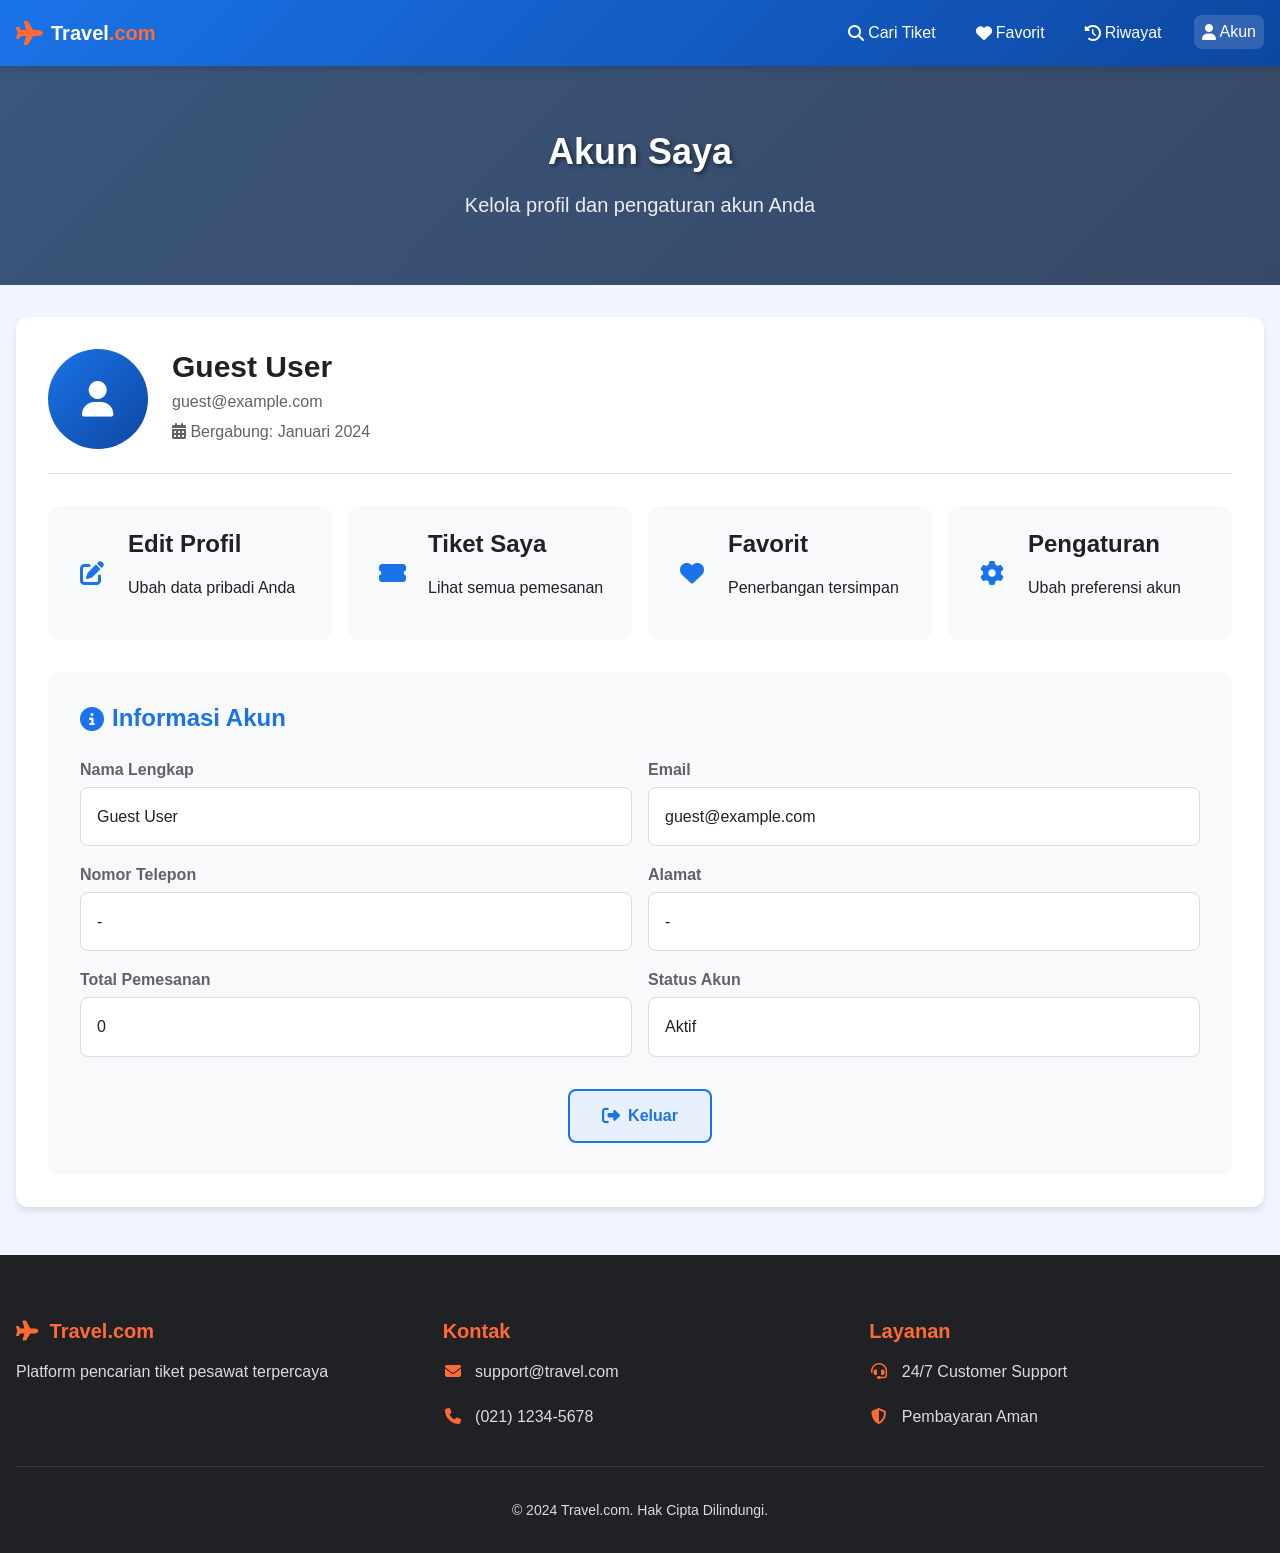
==== account.html @ 65861c84 "comment" ====
<!DOCTYPE html>
<html lang="id">
<head>
    <meta charset="UTF-8">
    <meta name="viewport" content="width=device-width, initial-scale=1.0">
    <title>Akun - Travel.com</title>
    <link rel="stylesheet" href="https://cdnjs.cloudflare.com/ajax/libs/font-awesome/6.4.0/css/all.min.css">
    <link rel="stylesheet" href="styles.css">
</head>
<body>
    <header>
        <div class="container">
            <div class="logo">
                <i class="fas fa-plane"></i>
                <h1>Travel<span>.com</span></h1>
            </div>
            <nav>
                <ul>
                    <li><a href="index.html"><i class="fas fa-search"></i> Cari Tiket</a></li>
                    <li><a href="favorite.html"><i class="fas fa-heart"></i> Favorit</a></li>
                    <li><a href="history.html"><i class="fas fa-history"></i> Riwayat</a></li>
                    <li><a href="account.html" class="active"><i class="fas fa-user"></i> Akun</a></li>
                </ul>
            </nav>
        </div>
    </header>

    <section class="hero">
        <div class="container">
            <div class="hero-content">
                <h2>Akun Saya</h2>
                <p>Kelola profil dan pengaturan akun Anda</p>
            </div>
        </div>
    </section>

    <section class="results-section">
        <div class="container">
            <div class="account-container">
                <div class="account-header">
                    <div class="account-avatar">
                        <i class="fas fa-user"></i>
                    </div>
                    <div class="account-info">
                        <h3 id="userName">Guest User</h3>
                        <p id="userEmail">guest@example.com</p>
                        <p><i class="fas fa-calendar-alt"></i> Bergabung: Januari 2024</p>
                    </div>
                </div>
                
                <div class="account-menu">
                    <a href="#" class="account-menu-item" id="editProfile">
                        <i class="fas fa-edit"></i>
                        <div>
                            <h4>Edit Profil</h4>
                            <p>Ubah data pribadi Anda</p>
                        </div>
                    </a>
                    
                    <a href="history.html" class="account-menu-item">
                        <i class="fas fa-ticket-alt"></i>
                        <div>
                            <h4>Tiket Saya</h4>
                            <p>Lihat semua pemesanan</p>
                        </div>
                    </a>
                    
                    <a href="favorite.html" class="account-menu-item">
                        <i class="fas fa-heart"></i>
                        <div>
                            <h4>Favorit</h4>
                            <p>Penerbangan tersimpan</p>
                        </div>
                    </a>
                    
                    <a href="#" class="account-menu-item" id="settings">
                        <i class="fas fa-cog"></i>
                        <div>
                            <h4>Pengaturan</h4>
                            <p>Ubah preferensi akun</p>
                        </div>
                    </a>
                </div>
                
                <div class="account-details">
                    <h4><i class="fas fa-info-circle"></i> Informasi Akun</h4>
                    
                    <div class="detail-row">
                        <div class="detail-item">
                            <label>Nama Lengkap</label>
                            <p id="detailName">Guest User</p>
                        </div>
                        <div class="detail-item">
                            <label>Email</label>
                            <p id="detailEmail">guest@example.com</p>
                        </div>
                    </div>
                    
                    <div class="detail-row">
                        <div class="detail-item">
                            <label>Nomor Telepon</label>
                            <p id="detailPhone">-</p>
                        </div>
                        <div class="detail-item">
                            <label>Alamat</label>
                            <p id="detailAddress">-</p>
                        </div>
                    </div>
                    
                    <div class="detail-row">
                        <div class="detail-item">
                            <label>Total Pemesanan</label>
                            <p id="detailOrders">0</p>
                        </div>
                        <div class="detail-item">
                            <label>Status Akun</label>
                            <p id="detailStatus">Aktif</p>
                        </div>
                    </div>
                    
                    <div style="margin-top: var(--spacing-xl); text-align: center;">
                        <button class="btn btn-secondary" id="logoutBtn">
                            <i class="fas fa-sign-out-alt"></i> Keluar
                        </button>
                    </div>
                </div>
            </div>
        </div>
    </section>

    <footer>
        <div class="container">
            <div class="footer-content">
                <div class="footer-section">
                    <h4><i class="fas fa-plane"></i> Travel.com</h4>
                    <p>Platform pencarian tiket pesawat terpercaya</p>
                </div>
                <div class="footer-section">
                    <h4>Kontak</h4>
                    <p><i class="fas fa-envelope"></i> support@travel.com</p>
                    <p><i class="fas fa-phone"></i> (021) 1234-5678</p>
                </div>
                <div class="footer-section">
                    <h4>Layanan</h4>
                    <p><i class="fas fa-headset"></i> 24/7 Customer Support</p>
                    <p><i class="fas fa-shield-alt"></i> Pembayaran Aman</p>
                </div>
            </div>
            <div class="footer-bottom">
                <p>&copy; 2024 Travel.com. Hak Cipta Dilindungi.</p>
            </div>
        </div>
    </footer>

    <script src="script.js"></script>
</body>
</html>
---- styles.css ----
*, *::before, *::after {
    margin: 0;
    padding: 0;
    box-sizing: border-box;
}

:root {
    --primary-color: #1a73e8;
    --primary-dark: #0d47a1;
    --primary-light: #e8f0fe;
    --secondary-color: #ff6b35;
    --accent-color: #34a853;
    --danger-color: #ea4335;
    --warning-color: #fbbc04;
    
    --dark-color: #202124;
    --gray-dark: #5f6368;
    --gray-medium: #dadce0;
    --gray-light: #f8f9fa;
    --white: #ffffff;
    --black: #000000;
    
    --bg-primary: #f0f5ff;
    --bg-secondary: #ffffff;
    --bg-tertiary: #f8f9fa;
    
    --font-family: 'Segoe UI', 'Inter', -apple-system, BlinkMacSystemFont, sans-serif;
    --font-heading: 'Segoe UI', 'Inter', -apple-system, BlinkMacSystemFont, sans-serif;
    
    --fs-xs: 0.75rem;
    --fs-sm: 0.875rem;
    --fs-base: 1rem;
    --fs-md: 1.125rem;
    --fs-lg: 1.25rem;
    --fs-xl: 1.5rem;
    --fs-2xl: 1.875rem;
    --fs-3xl: 2.25rem;
    --fs-4xl: 3rem;
    
    --spacing-xs: 0.25rem;
    --spacing-sm: 0.5rem;
    --spacing-md: 1rem;
    --spacing-lg: 1.5rem;
    --spacing-xl: 2rem;
    --spacing-2xl: 3rem;
    --spacing-3xl: 4rem;
    
    --radius-sm: 4px;
    --radius-md: 8px;
    --radius-lg: 12px;
    --radius-xl: 16px;
    --radius-round: 50%;
    
    --shadow-sm: 0 1px 3px rgba(0, 0, 0, 0.12);
    --shadow-md: 0 4px 6px rgba(0, 0, 0, 0.1);
    --shadow-lg: 0 10px 25px rgba(0, 0, 0, 0.15);
    --shadow-xl: 0 20px 40px rgba(0, 0, 0, 0.2);
    
    --transition-fast: 150ms ease;
    --transition-normal: 300ms ease;
    --transition-slow: 500ms ease;
}

body {
    font-family: var(--font-family);
    font-size: var(--fs-base);
    color: var(--dark-color);
    background-color: var(--bg-primary);
    overflow-x: hidden;
    line-height: 1.6;
}

h1, h2, h3, h4, h5, h6 {
    font-family: var(--font-heading);
    font-weight: 600;
    line-height: 1.2;
    margin-bottom: var(--spacing-md);
    color: var(--dark-color);
}

h1 { font-size: clamp(var(--fs-2xl), 5vw, var(--fs-4xl)); }
h2 { font-size: clamp(var(--fs-xl), 4vw, var(--fs-3xl)); }
h3 { font-size: clamp(var(--fs-lg), 3vw, var(--fs-2xl)); }
h4 { font-size: clamp(var(--fs-md), 2vw, var(--fs-xl)); }
h5 { font-size: clamp(var(--fs-base), 1.5vw, var(--fs-lg)); }

p {
    margin-bottom: var(--spacing-md);
}

a {
    color: var(--primary-color);
    text-decoration: none;
    transition: color var(--transition-fast);
}

a:hover {
    color: var(--primary-dark);
    text-decoration: underline;
}

.container {
    width: 100%;
    margin: 0 auto;
    padding: 0 var(--spacing-md);
}

/* HEADER */
header {
    background: linear-gradient(135deg, var(--primary-color), var(--primary-dark));
    color: var(--white);
    padding: var(--spacing-md) 0;
    box-shadow: var(--shadow-md);
    position: sticky;
    top: 0;
    z-index: 1000;
}

header .container {
    display: flex;
    flex-direction: column;
    gap: var(--spacing-md);
}

.logo {
    display: flex;
    align-items: center;
    gap: var(--spacing-sm);
    font-size: var(--fs-lg);
}

.logo i {
    font-size: var(--fs-xl);
    color: var(--secondary-color);
}

.logo h1 {
    margin: 0;
    font-size: var(--fs-lg);
    color: var(--white);
}

.logo span {
    color: var(--secondary-color);
}

nav ul {
    display: flex;
    list-style: none;
    gap: var(--spacing-sm);
    flex-wrap: wrap;
    justify-content: center;
}

nav a {
    color: var(--white);
    text-decoration: none;
    font-weight: 500;
    padding: var(--spacing-xs) var(--spacing-sm);
    border-radius: var(--radius-md);
    transition: all var(--transition-fast);
    display: flex;
    align-items: center;
    gap: var(--spacing-xs);
    white-space: nowrap;
}

nav a:hover, nav a.active {
    background-color: rgba(255, 255, 255, 0.15);
    transform: translateY(-1px);
}

/* HERO SECTION */
.hero {
    background: linear-gradient(rgba(0, 0, 0, 0.7), rgba(0, 0, 0, 0.7)), 
                url('https://images.unsplash.com/photo-1436491865332-7a61a109cc05?ixlib=rb-4.0.3&auto=format&fit=crop&w=1474&q=80');
    background-size: cover;
    background-position: center;
    color: var(--white);
    padding: var(--spacing-xl) 0;
    text-align: center;
    position: relative;
}

.hero::before {
    content: '';
    position: absolute;
    top: 0;
    left: 0;
    right: 0;
    bottom: 0;
    background: linear-gradient(135deg, rgba(26, 115, 232, 0.3), rgba(13, 71, 161, 0.3));
    z-index: 1;
}

.hero .container {
    position: relative;
    z-index: 2;
}

.hero-content h2 {
    font-size: clamp(var(--fs-lg), 4vw, var(--fs-3xl));
    margin-bottom: var(--spacing-md);
    text-shadow: 2px 2px 4px rgba(0, 0, 0, 0.5);
    color: var(--white);
}

.hero-content p {
    font-size: clamp(var(--fs-sm), 2vw, var(--fs-lg));
    max-width: 700px;
    margin: 0 auto;
    opacity: 0.9;
    color: var(--white);
}

/* SEARCH SECTION */
.search-section {
    background-color: var(--bg-secondary);
    border-radius: var(--radius-lg);
    box-shadow: var(--shadow-lg);
    margin: calc(-1 * var(--spacing-xl)) auto var(--spacing-xl);
    padding: var(--spacing-xl);
    max-width: 1200px;
    position: relative;
    z-index: 2;
}

.search-form-container h3 {
    color: var(--primary-color);
    margin-bottom: var(--spacing-lg);
    font-size: var(--fs-xl);
    display: flex;
    align-items: center;
    gap: var(--spacing-sm);
}

.form-row {
    display: grid;
    grid-template-columns: 1fr;
    gap: var(--spacing-lg);
    margin-bottom: var(--spacing-lg);
}

.form-group {
    width: 100%;
}

.form-group label {
    display: block;
    margin-bottom: var(--spacing-sm);
    font-weight: 600;
    color: var(--dark-color);
    display: flex;
    align-items: center;
    gap: var(--spacing-xs);
}

.form-control {
    width: 100%;
    padding: var(--spacing-md);
    border: 2px solid var(--gray-medium);
    border-radius: var(--radius-md);
    font-size: var(--fs-base);
    transition: all var(--transition-fast);
    background-color: var(--white);
    color: var(--dark-color);
}

.form-control:focus {
    border-color: var(--primary-color);
    outline: none;
    box-shadow: 0 0 0 3px rgba(26, 115, 232, 0.1);
}

.passenger-selector {
    display: flex;
    align-items: stretch;
    border-radius: var(--radius-md);
    overflow: hidden;
    border: 2px solid var(--gray-medium);
}

.passenger-btn {
    background-color: var(--primary-light);
    border: none;
    width: 3rem;
    font-size: var(--fs-lg);
    cursor: pointer;
    display: flex;
    align-items: center;
    justify-content: center;
    transition: all var(--transition-fast);
    color: var(--primary-color);
}

.passenger-btn:hover {
    background-color: var(--primary-color);
    color: var(--white);
}

#passengers {
    flex: 1;
    text-align: center;
    border: none;
    border-left: 1px solid var(--gray-medium);
    border-right: 1px solid var(--gray-medium);
    border-radius: 0;
    padding: var(--spacing-md);
}

select.form-control {
    appearance: none;
    background-image: url("data:image/svg+xml,%3Csvg xmlns='http://www.w3.org/2000/svg' width='16' height='16' fill='%235f6368' viewBox='0 0 16 16'%3E%3Cpath d='M7.247 11.14 2.451 5.658C1.885 5.013 2.345 4 3.204 4h9.592a1 1 0 0 1 .753 1.659l-4.796 5.48a1 1 0 0 1-1.506 0z'/%3E%3C/svg%3E");
    background-repeat: no-repeat;
    background-position: right var(--spacing-md) center;
    background-size: 16px;
    padding-right: calc(var(--spacing-md) * 2 + 16px);
}

.form-actions {
    display: flex;
    flex-direction: column;
    gap: var(--spacing-md);
    margin-top: var(--spacing-xl);
}

/* BUTTONS */
.btn {
    padding: var(--spacing-md) var(--spacing-xl);
    border: none;
    border-radius: var(--radius-md);
    font-size: var(--fs-base);
    font-weight: 600;
    cursor: pointer;
    transition: all var(--transition-normal);
    display: inline-flex;
    align-items: center;
    justify-content: center;
    gap: var(--spacing-sm);
    text-align: center;
    line-height: 1;
    white-space: nowrap;
}

.btn i {
    font-size: var(--fs-md);
}

.btn-primary {
    background: linear-gradient(135deg, var(--primary-color), var(--primary-dark));
    color: var(--white);
    border: 2px solid transparent;
}

.btn-primary:hover {
    background: linear-gradient(135deg, var(--primary-dark), var(--primary-color));
    transform: translateY(-2px);
    box-shadow: var(--shadow-md);
}

.btn-primary:active {
    transform: translateY(0);
}

.btn-secondary {
    background-color: var(--primary-light);
    color: var(--primary-color);
    border: 2px solid var(--primary-color);
}

.btn-secondary:hover {
    background-color: var(--primary-color);
    color: var(--white);
    border-color: var(--primary-color);
}

/* RESULTS SECTION */
.results-section {
    margin-bottom: var(--spacing-2xl);
}

.section-header {
    display: flex;
    flex-direction: column;
    gap: var(--spacing-md);
    margin-bottom: var(--spacing-xl);
}

.section-header h3 {
    color: var(--primary-color);
    font-size: var(--fs-xl);
    display: flex;
    align-items: center;
    gap: var(--spacing-sm);
}

.sort-options {
    display: flex;
    align-items: center;
    gap: var(--spacing-sm);
    flex-wrap: wrap;
}

#sortBy {
    padding: var(--spacing-sm) var(--spacing-md);
    border-radius: var(--radius-md);
    border: 2px solid var(--gray-medium);
    background-color: var(--white);
    font-weight: 500;
    min-width: 200px;
    font-size: var(--fs-base);
    cursor: pointer;
}

.loading {
    text-align: center;
    padding: var(--spacing-2xl);
    display: none;
}

.spinner {
    border: 3px solid var(--primary-light);
    border-top: 3px solid var(--primary-color);
    border-radius: var(--radius-round);
    width: 60px;
    height: 60px;
    animation: spin 1s linear infinite;
    margin: 0 auto var(--spacing-md);
}

@keyframes spin {
    0% { transform: rotate(0deg); }
    100% { transform: rotate(360deg); }
}

.no-results {
    text-align: center;
    padding: var(--spacing-3xl) var(--spacing-md);
    color: var(--gray-dark);
    background-color: var(--bg-secondary);
    border-radius: var(--radius-lg);
}

.no-results i {
    font-size: var(--fs-3xl);
    color: var(--gray-medium);
    margin-bottom: var(--spacing-md);
}

.flights-container {
    display: grid;
    gap: var(--spacing-md);
    margin-bottom: var(--spacing-xl);
}

/* FLIGHT CARD */
.flight-card {
    background-color: var(--bg-secondary);
    border-radius: var(--radius-lg);
    box-shadow: var(--shadow-md);
    padding: var(--spacing-lg);
    transition: all var(--transition-normal);
    display: grid;
    gap: var(--spacing-lg);
    border: 1px solid transparent;
}

.flight-card:hover {
    transform: translateY(-4px);
    box-shadow: var(--shadow-lg);
    border-color: var(--primary-light);
}

.flight-airline {
    display: flex;
    flex-direction: column;
    align-items: center;
    justify-content: center;
    gap: var(--spacing-sm);
    padding-bottom: var(--spacing-md);
    border-bottom: 1px dashed var(--gray-medium);
}

.airline-logo {
    width: 60px;
    height: 60px;
    background-color: var(--primary-light);
    border-radius: var(--radius-round);
    display: flex;
    align-items: center;
    justify-content: center;
    color: var(--primary-color);
    font-size: var(--fs-xl);
}

.flight-details {
    display: grid;
    grid-template-columns: 1fr;
    gap: var(--spacing-lg);
}

.route {
    text-align: center;
}

.departure, .arrival {
    margin-bottom: var(--spacing-sm);
}

.time {
    font-size: var(--fs-xl);
    font-weight: 700;
    color: var(--primary-color);
    margin-bottom: var(--spacing-xs);
}

.airport-code {
    font-size: var(--fs-lg);
    font-weight: 600;
    color: var(--dark-color);
    margin-bottom: var(--spacing-xs);
}

.airport-name {
    color: var(--gray-dark);
    font-size: var(--fs-sm);
    margin-bottom: var(--spacing-xs);
}

.duration {
    text-align: center;
    margin: var(--spacing-md) 0;
}

.duration-line {
    height: 2px;
    background-color: var(--gray-medium);
    position: relative;
    margin: var(--spacing-md) 0;
}

.duration-line::before {
    content: '';
    position: absolute;
    width: 10px;
    height: 10px;
    background-color: var(--primary-color);
    border-radius: var(--radius-round);
    top: -4px;
    left: 0;
}

.duration-line::after {
    content: '✈';
    position: absolute;
    right: 0;
    top: -10px;
    color: var(--primary-color);
    font-size: var(--fs-sm);
}

.flight-price {
    display: flex;
    flex-direction: column;
    align-items: center;
    justify-content: center;
    gap: var(--spacing-sm);
    padding-top: var(--spacing-lg);
    border-top: 1px dashed var(--gray-medium);
}

.price {
    font-size: var(--fs-xl);
    font-weight: 700;
    color: var(--primary-color);
}

.per-passenger {
    color: var(--gray-dark);
    font-size: var(--fs-sm);
}

.seats-available {
    font-size: var(--fs-xs);
    color: var(--accent-color);
    font-weight: 500;
    padding: var(--spacing-xs) var(--spacing-sm);
    background-color: rgba(52, 168, 83, 0.1);
    border-radius: var(--radius-sm);
}

.select-btn {
    background-color: var(--primary-color);
    color: var(--white);
    border: none;
    border-radius: var(--radius-md);
    padding: var(--spacing-sm) var(--spacing-xl);
    font-weight: 600;
    cursor: pointer;
    transition: all var(--transition-fast);
    width: 100%;
    max-width: 200px;
    margin-top: var(--spacing-sm);
}

.select-btn:hover {
    background-color: var(--primary-dark);
    transform: translateY(-1px);
}

/* FOOTER */
footer {
    background-color: var(--dark-color);
    color: var(--white);
    padding: var(--spacing-3xl) 0 var(--spacing-md);
}

.footer-content {
    display: grid;
    grid-template-columns: 1fr;
    gap: var(--spacing-xl);
    margin-bottom: var(--spacing-xl);
}

.footer-section {
    display: flex;
    flex-direction: column;
    gap: var(--spacing-md);
}

.footer-section h4 {
    color: var(--secondary-color);
    margin-bottom: 0;
    font-size: var(--fs-lg);
}

.footer-section p {
    color: var(--gray-medium);
    margin-bottom: var(--spacing-xs);
}

.footer-section a {
    color: var(--primary-light);
    text-decoration: none;
}

.footer-section a:hover {
    color: var(--secondary-color);
}

.footer-section i {
    margin-right: var(--spacing-sm);
    color: var(--secondary-color);
    width: 20px;
    text-align: center;
}

.footer-bottom {
    text-align: center;
    padding-top: var(--spacing-xl);
    border-top: 1px solid rgba(255, 255, 255, 0.1);
    color: var(--gray-medium);
    font-size: var(--fs-sm);
}

/* STATUS STYLING */
.status-upcoming {
    background-color: rgba(52, 168, 83, 0.1);
    color: var(--accent-color);
    display: inline-block;
    padding: 5px 10px;
    border-radius: var(--radius-sm);
    font-size: var(--fs-xs);
    font-weight: 600;
}

.status-completed {
    background-color: rgba(26, 115, 232, 0.1);
    color: var(--primary-color);
    display: inline-block;
    padding: 5px 10px;
    border-radius: var(--radius-sm);
    font-size: var(--fs-xs);
    font-weight: 600;
}

.status-cancelled {
    background-color: rgba(234, 67, 53, 0.1);
    color: var(--danger-color);
    display: inline-block;
    padding: 5px 10px;
    border-radius: var(--radius-sm);
    font-size: var(--fs-xs);
    font-weight: 600;
}

/* ACCOUNT PAGE STYLES */
.account-container {
    background: var(--bg-secondary);
    border-radius: var(--radius-lg);
    padding: var(--spacing-xl);
    margin-top: var(--spacing-xl);
    box-shadow: var(--shadow-md);
}

.account-header {
    display: flex;
    align-items: center;
    gap: var(--spacing-lg);
    margin-bottom: var(--spacing-xl);
    padding-bottom: var(--spacing-lg);
    border-bottom: 1px solid var(--gray-medium);
}

.account-avatar {
    width: 100px;
    height: 100px;
    background: linear-gradient(135deg, var(--primary-color), var(--primary-dark));
    border-radius: var(--radius-round);
    display: flex;
    align-items: center;
    justify-content: center;
    font-size: var(--fs-3xl);
    color: var(--white);
}

.account-info h3 {
    margin-bottom: var(--spacing-xs);
    color: var(--dark-color);
}

.account-info p {
    color: var(--gray-dark);
    margin-bottom: var(--spacing-xs);
}

.account-menu {
    display: grid;
    grid-template-columns: repeat(auto-fit, minmax(250px, 1fr));
    gap: var(--spacing-md);
    margin-bottom: var(--spacing-xl);
}

.account-menu-item {
    background: var(--bg-tertiary);
    padding: var(--spacing-lg);
    border-radius: var(--radius-lg);
    text-decoration: none;
    color: var(--dark-color);
    transition: all var(--transition-fast);
    display: flex;
    align-items: center;
    gap: var(--spacing-md);
    border: none;
    cursor: pointer;
    text-align: left;
    font-family: inherit;
    font-size: inherit;
}

.account-menu-item:hover {
    background: var(--primary-light);
    transform: translateY(-2px);
    box-shadow: var(--shadow-md);
}

.account-menu-item i {
    font-size: var(--fs-xl);
    color: var(--primary-color);
    width: 40px;
    text-align: center;
}

.account-details {
    background: var(--bg-tertiary);
    border-radius: var(--radius-lg);
    padding: var(--spacing-xl);
}

.account-details h4 {
    color: var(--primary-color);
    margin-bottom: var(--spacing-lg);
    display: flex;
    align-items: center;
    gap: var(--spacing-sm);
}

.detail-row {
    display: grid;
    grid-template-columns: 1fr 1fr;
    gap: var(--spacing-md);
    margin-bottom: var(--spacing-md);
}

.detail-item label {
    font-weight: 600;
    color: var(--gray-dark);
    display: block;
    margin-bottom: var(--spacing-xs);
}

.detail-item p {
    background: var(--white);
    padding: var(--spacing-md);
    border-radius: var(--radius-md);
    border: 1px solid var(--gray-medium);
    margin: 0;
}

/* FAQ STYLES */
.faq-item {
    margin-bottom: var(--spacing-sm);
    border: 1px solid var(--gray-medium);
    border-radius: var(--radius-md);
    overflow: hidden;
}

.faq-question {
    width: 100%;
    padding: var(--spacing-md);
    background: var(--bg-secondary);
    border: none;
    text-align: left;
    display: flex;
    justify-content: space-between;
    align-items: center;
    cursor: pointer;
    font-weight: 600;
    color: var(--dark-color);
    font-size: var(--fs-base);
}

.faq-question i {
    transition: transform var(--transition-fast);
}

.faq-answer {
    padding: 0 var(--spacing-md);
    max-height: 0;
    overflow: hidden;
    transition: max-height 0.3s ease, padding 0.3s ease;
}

.faq-answer.active {
    padding: var(--spacing-md);
    max-height: 200px;
}

.faq-question.active i {
    transform: rotate(180deg);
}

/* RESPONSIVE DESIGN - SMARTPHONE */
@media (max-width: 767px) {
    .container {
        padding: 0 var(--spacing-sm);
    }
    
    header .container {
        gap: var(--spacing-sm);
    }
    
    .logo {
        font-size: var(--fs-md);
    }
    
    .logo i {
        font-size: var(--fs-lg);
    }
    
    .logo h1 {
        font-size: var(--fs-md);
    }
    
    nav a {
        font-size: var(--fs-xs);
        padding: var(--spacing-xs);
    }
    
    .hero {
        padding: var(--spacing-lg) 0;
    }
    
    .hero-content h2 {
        font-size: var(--fs-xl);
    }
    
    .search-section {
        margin: var(--spacing-md) auto;
        padding: var(--spacing-md);
        border-radius: var(--radius-md);
    }
    
    .search-form-container h3 {
        font-size: var(--fs-lg);
        margin-bottom: var(--spacing-md);
    }
    
    .form-control {
        padding: var(--spacing-sm);
        font-size: var(--fs-sm);
    }
    
    .passenger-btn {
        width: 2.5rem;
        font-size: var(--fs-md);
    }
    
    #passengers {
        padding: var(--spacing-sm);
        font-size: var(--fs-md);
    }
    
    .btn {
        padding: var(--spacing-sm) var(--spacing-lg);
        font-size: var(--fs-sm);
        width: 100%;
    }
    
    .btn i {
        font-size: var(--fs-sm);
    }
    
    .section-header h3 {
        font-size: var(--fs-lg);
    }
    
    #sortBy {
        min-width: 100%;
        font-size: var(--fs-sm);
        padding: var(--spacing-xs) var(--spacing-sm);
    }
    
    .flight-card {
        padding: var(--spacing-md);
    }
    
    .time {
        font-size: var(--fs-lg);
    }
    
    .airport-code {
        font-size: var(--fs-md);
    }
    
    .select-btn {
        padding: var(--spacing-xs) var(--spacing-lg);
        font-size: var(--fs-xs);
        max-width: 150px;
    }
    
    .account-header {
        flex-direction: column;
        text-align: center;
        gap: var(--spacing-md);
    }
    
    .detail-row {
        grid-template-columns: 1fr;
    }
    
    .account-menu {
        grid-template-columns: 1fr;
    }
}

/* RESPONSIVE DESIGN - TABLET */
@media (min-width: 768px) and (max-width: 991px) {
    header .container {
        flex-direction: row;
        justify-content: space-between;
        align-items: center;
    }
    
    nav ul {
        gap: var(--spacing-md);
    }
    
    nav a {
        padding: var(--spacing-sm) var(--spacing-md);
        font-size: var(--fs-base);
    }
    
    .hero {
        padding: var(--spacing-2xl) 0;
    }
    
    .form-row {
        grid-template-columns: repeat(2, 1fr);
    }
    
    .section-header {
        flex-direction: row;
        justify-content: space-between;
        align-items: center;
    }
    
    .form-actions {
        flex-direction: row;
        justify-content: flex-end;
    }
    
    .flight-card {
        grid-template-columns: auto 1fr;
        align-items: start;
    }
    
    .flight-airline {
        padding-right: var(--spacing-lg);
        border-right: 1px dashed var(--gray-medium);
        border-bottom: none;
        padding-bottom: 0;
    }
    
    .flight-price {
        padding-left: var(--spacing-lg);
        border-left: 1px dashed var(--gray-medium);
        border-top: none;
        padding-top: 0;
    }
    
    .footer-content {
        grid-template-columns: repeat(2, 1fr);
    }
}

/* RESPONSIVE DESIGN - LAPTOP/DESKTOP */
@media (min-width: 992px) {
    header .container {
        flex-direction: row;
        justify-content: space-between;
        align-items: center;
    }
    
    nav ul {
        gap: var(--spacing-lg);
    }
    
    .hero {
        padding: var(--spacing-3xl) 0;
    }
    
    .form-row {
        grid-template-columns: repeat(2, 1fr);
    }
    
    .section-header {
        flex-direction: row;
        justify-content: space-between;
        align-items: center;
    }
    
    .form-actions {
        flex-direction: row;
        justify-content: flex-end;
    }
    
    .flight-card {
        grid-template-columns: auto 1fr auto;
        align-items: center;
    }
    
    .flight-airline {
        padding-right: var(--spacing-lg);
        border-right: 1px dashed var(--gray-medium);
        border-bottom: none;
        padding-bottom: 0;
    }
    
    .flight-price {
        padding-left: var(--spacing-lg);
        border-left: 1px dashed var(--gray-medium);
        border-top: none;
        padding-top: 0;
    }
    
    .flight-details {
        grid-template-columns: 1fr auto 1fr;
        align-items: center;
    }
    
    .footer-content {
        grid-template-columns: repeat(3, 1fr);
    }
}
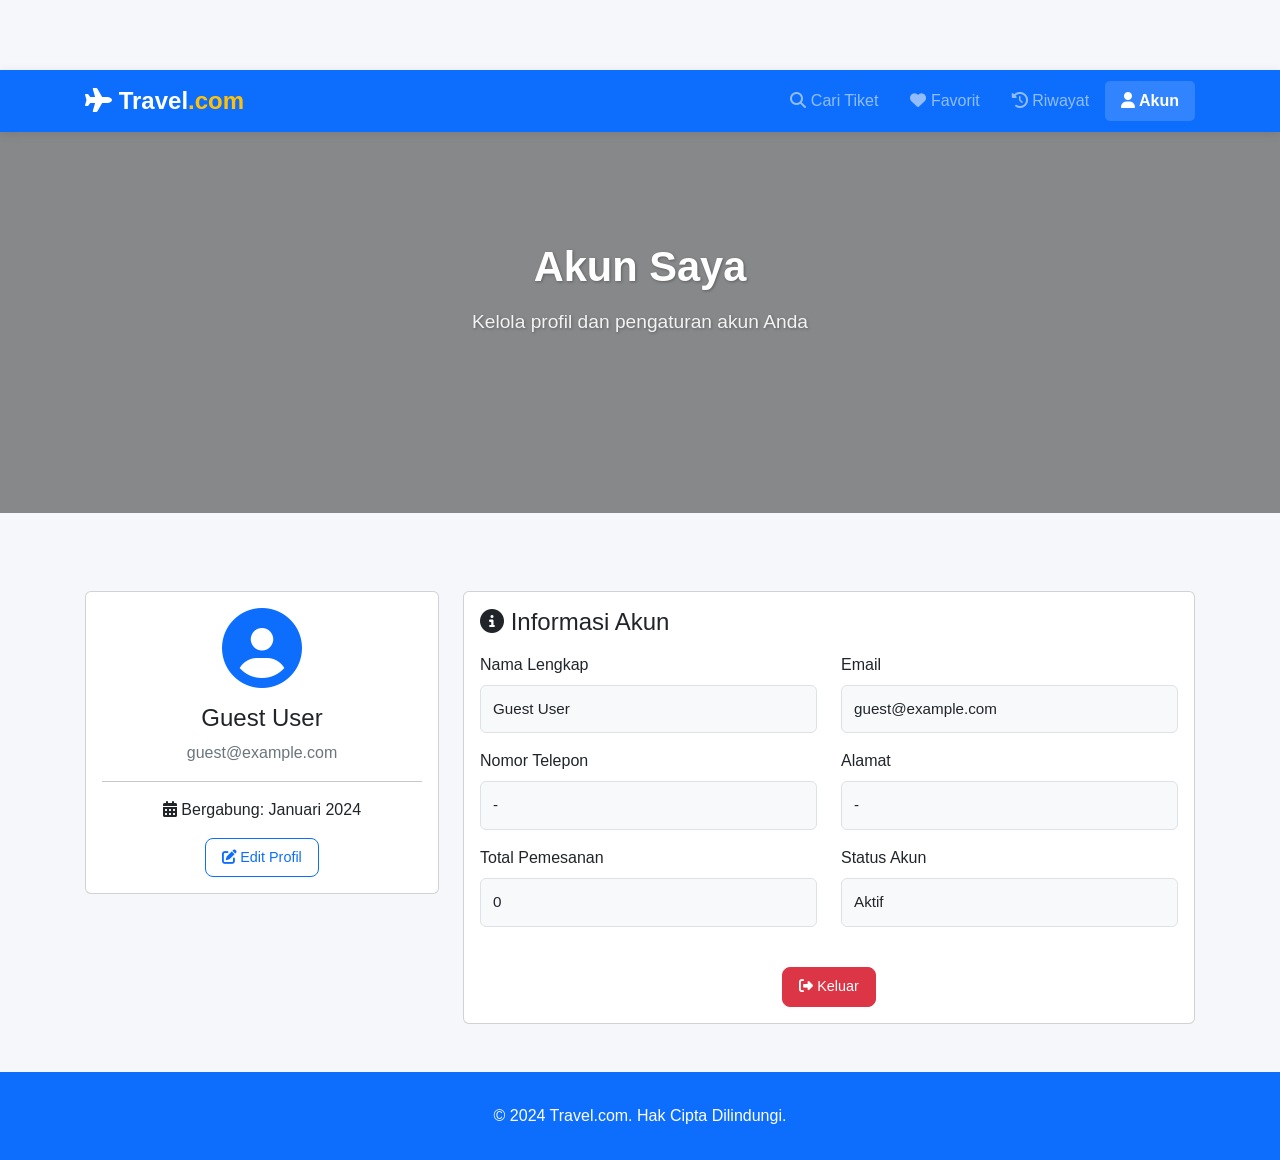
==== commit 7ea5ec90: "comment" ====
--- a/account.html
+++ b/account.html
@@ -5,153 +5,119 @@
     <meta name="viewport" content="width=device-width, initial-scale=1.0">
     <title>Akun - Travel.com</title>
     <link rel="stylesheet" href="https://cdnjs.cloudflare.com/ajax/libs/font-awesome/6.4.0/css/all.min.css">
+    <link rel="stylesheet" href="https://cdn.jsdelivr.net/npm/bootstrap@5.3.2/dist/css/bootstrap.min.css">
     <link rel="stylesheet" href="styles.css">
 </head>
 <body>
-    <header>
+    <nav class="navbar navbar-expand-lg navbar-dark bg-primary">
         <div class="container">
-            <div class="logo">
-                <i class="fas fa-plane"></i>
-                <h1>Travel<span>.com</span></h1>
+            <a class="navbar-brand fw-bold" href="index.html">
+                <i class="fas fa-plane"></i> Travel<span class="text-warning">.com</span>
+            </a>
+            <button class="navbar-toggler" type="button" data-bs-toggle="collapse" data-bs-target="#navbarNav">
+                <span class="navbar-toggler-icon"></span>
+            </button>
+            <div class="collapse navbar-collapse" id="navbarNav">
+                <ul class="navbar-nav ms-auto">
+                    <li class="nav-item">
+                        <a class="nav-link" href="index.html"><i class="fas fa-search"></i> Cari Tiket</a>
+                    </li>
+                    <li class="nav-item">
+                        <a class="nav-link" href="favorite.html"><i class="fas fa-heart"></i> Favorit</a>
+                    </li>
+                    <li class="nav-item">
+                        <a class="nav-link" href="history.html"><i class="fas fa-history"></i> Riwayat</a>
+                    </li>
+                    <li class="nav-item">
+                        <a class="nav-link active" href="account.html"><i class="fas fa-user"></i> Akun</a>
+                    </li>
+                </ul>
             </div>
-            <nav>
-                <ul>
-                    <li><a href="index.html"><i class="fas fa-search"></i> Cari Tiket</a></li>
-                    <li><a href="favorite.html"><i class="fas fa-heart"></i> Favorit</a></li>
-                    <li><a href="history.html"><i class="fas fa-history"></i> Riwayat</a></li>
-                    <li><a href="account.html" class="active"><i class="fas fa-user"></i> Akun</a></li>
-                </ul>
-            </nav>
         </div>
-    </header>
+    </nav>
 
     <section class="hero">
-        <div class="container">
-            <div class="hero-content">
-                <h2>Akun Saya</h2>
-                <p>Kelola profil dan pengaturan akun Anda</p>
-            </div>
+        <div class="container text-center">
+            <h2>Akun Saya</h2>
+            <p>Kelola profil dan pengaturan akun Anda</p>
         </div>
     </section>
 
-    <section class="results-section">
-        <div class="container">
-            <div class="account-container">
-                <div class="account-header">
-                    <div class="account-avatar">
-                        <i class="fas fa-user"></i>
-                    </div>
-                    <div class="account-info">
-                        <h3 id="userName">Guest User</h3>
-                        <p id="userEmail">guest@example.com</p>
-                        <p><i class="fas fa-calendar-alt"></i> Bergabung: Januari 2024</p>
+    <section class="container my-5">
+        <div class="row">
+            <div class="col-md-4 mb-4">
+                <div class="card">
+                    <div class="card-body text-center">
+                        <div class="mb-3">
+                            <i class="fas fa-user-circle fa-5x text-primary"></i>
+                        </div>
+                        <h4 id="userName">Guest User</h4>
+                        <p class="text-muted" id="userEmail">guest@example.com</p>
+                        <hr>
+                        <p class="account-info"><i class="fas fa-calendar-alt"></i> Bergabung: Januari 2024</p>
+                        <button class="btn btn-outline-primary btn-sm" id="editProfile">
+                            <i class="fas fa-edit"></i> Edit Profil
+                        </button>
                     </div>
                 </div>
-                
-                <div class="account-menu">
-                    <a href="#" class="account-menu-item" id="editProfile">
-                        <i class="fas fa-edit"></i>
-                        <div>
-                            <h4>Edit Profil</h4>
-                            <p>Ubah data pribadi Anda</p>
+            </div>
+            
+            <div class="col-md-8">
+                <div class="card">
+                    <div class="card-body">
+                        <h4 class="card-title"><i class="fas fa-info-circle"></i> Informasi Akun</h4>
+                        
+                        <div class="row mt-3">
+                            <div class="col-md-6 mb-3">
+                                <label class="form-label">Nama Lengkap</label>
+                                <p class="form-control-static" id="detailName">Guest User</p>
+                            </div>
+                            <div class="col-md-6 mb-3">
+                                <label class="form-label">Email</label>
+                                <p class="form-control-static" id="detailEmail">guest@example.com</p>
+                            </div>
                         </div>
-                    </a>
-                    
-                    <a href="history.html" class="account-menu-item">
-                        <i class="fas fa-ticket-alt"></i>
-                        <div>
-                            <h4>Tiket Saya</h4>
-                            <p>Lihat semua pemesanan</p>
+                        
+                        <div class="row">
+                            <div class="col-md-6 mb-3">
+                                <label class="form-label">Nomor Telepon</label>
+                                <p class="form-control-static" id="detailPhone">-</p>
+                            </div>
+                            <div class="col-md-6 mb-3">
+                                <label class="form-label">Alamat</label>
+                                <p class="form-control-static" id="detailAddress">-</p>
+                            </div>
                         </div>
-                    </a>
-                    
-                    <a href="favorite.html" class="account-menu-item">
-                        <i class="fas fa-heart"></i>
-                        <div>
-                            <h4>Favorit</h4>
-                            <p>Penerbangan tersimpan</p>
+                        
+                        <div class="row">
+                            <div class="col-md-6 mb-3">
+                                <label class="form-label">Total Pemesanan</label>
+                                <p class="form-control-static" id="detailOrders">0</p>
+                            </div>
+                            <div class="col-md-6 mb-3">
+                                <label class="form-label">Status Akun</label>
+                                <p class="form-control-static" id="detailStatus">Aktif</p>
+                            </div>
                         </div>
-                    </a>
-                    
-                    <a href="#" class="account-menu-item" id="settings">
-                        <i class="fas fa-cog"></i>
-                        <div>
-                            <h4>Pengaturan</h4>
-                            <p>Ubah preferensi akun</p>
+                        
+                        <div class="text-center mt-4">
+                            <button class="btn btn-danger" id="logoutBtn">
+                                <i class="fas fa-sign-out-alt"></i> Keluar
+                            </button>
                         </div>
-                    </a>
-                </div>
-                
-                <div class="account-details">
-                    <h4><i class="fas fa-info-circle"></i> Informasi Akun</h4>
-                    
-                    <div class="detail-row">
-                        <div class="detail-item">
-                            <label>Nama Lengkap</label>
-                            <p id="detailName">Guest User</p>
-                        </div>
-                        <div class="detail-item">
-                            <label>Email</label>
-                            <p id="detailEmail">guest@example.com</p>
-                        </div>
-                    </div>
-                    
-                    <div class="detail-row">
-                        <div class="detail-item">
-                            <label>Nomor Telepon</label>
-                            <p id="detailPhone">-</p>
-                        </div>
-                        <div class="detail-item">
-                            <label>Alamat</label>
-                            <p id="detailAddress">-</p>
-                        </div>
-                    </div>
-                    
-                    <div class="detail-row">
-                        <div class="detail-item">
-                            <label>Total Pemesanan</label>
-                            <p id="detailOrders">0</p>
-                        </div>
-                        <div class="detail-item">
-                            <label>Status Akun</label>
-                            <p id="detailStatus">Aktif</p>
-                        </div>
-                    </div>
-                    
-                    <div style="margin-top: var(--spacing-xl); text-align: center;">
-                        <button class="btn btn-secondary" id="logoutBtn">
-                            <i class="fas fa-sign-out-alt"></i> Keluar
-                        </button>
                     </div>
                 </div>
             </div>
         </div>
     </section>
 
-    <footer>
+    <footer class="footer">
         <div class="container">
-            <div class="footer-content">
-                <div class="footer-section">
-                    <h4><i class="fas fa-plane"></i> Travel.com</h4>
-                    <p>Platform pencarian tiket pesawat terpercaya</p>
-                </div>
-                <div class="footer-section">
-                    <h4>Kontak</h4>
-                    <p><i class="fas fa-envelope"></i> support@travel.com</p>
-                    <p><i class="fas fa-phone"></i> (021) 1234-5678</p>
-                </div>
-                <div class="footer-section">
-                    <h4>Layanan</h4>
-                    <p><i class="fas fa-headset"></i> 24/7 Customer Support</p>
-                    <p><i class="fas fa-shield-alt"></i> Pembayaran Aman</p>
-                </div>
-            </div>
-            <div class="footer-bottom">
-                <p>&copy; 2024 Travel.com. Hak Cipta Dilindungi.</p>
-            </div>
+            <p class="text-center mb-0">&copy; 2024 Travel.com. Hak Cipta Dilindungi.</p>
         </div>
     </footer>
 
+    <script src="https://cdn.jsdelivr.net/npm/bootstrap@5.3.2/dist/js/bootstrap.bundle.min.js"></script>
     <script src="script.js"></script>
 </body>
 </html>
--- a/styles.css
+++ b/styles.css
@@ -1,1085 +1,598 @@
-*, *::before, *::after {
-    margin: 0;
-    padding: 0;
-    box-sizing: border-box;
-}
-
+/* VARIABEL */
 :root {
-    --primary-color: #1a73e8;
-    --primary-dark: #0d47a1;
-    --primary-light: #e8f0fe;
-    --secondary-color: #ff6b35;
-    --accent-color: #34a853;
-    --danger-color: #ea4335;
-    --warning-color: #fbbc04;
-    
-    --dark-color: #202124;
-    --gray-dark: #5f6368;
-    --gray-medium: #dadce0;
-    --gray-light: #f8f9fa;
-    --white: #ffffff;
-    --black: #000000;
-    
-    --bg-primary: #f0f5ff;
-    --bg-secondary: #ffffff;
-    --bg-tertiary: #f8f9fa;
-    
-    --font-family: 'Segoe UI', 'Inter', -apple-system, BlinkMacSystemFont, sans-serif;
-    --font-heading: 'Segoe UI', 'Inter', -apple-system, BlinkMacSystemFont, sans-serif;
-    
-    --fs-xs: 0.75rem;
-    --fs-sm: 0.875rem;
-    --fs-base: 1rem;
-    --fs-md: 1.125rem;
-    --fs-lg: 1.25rem;
-    --fs-xl: 1.5rem;
-    --fs-2xl: 1.875rem;
-    --fs-3xl: 2.25rem;
-    --fs-4xl: 3rem;
-    
-    --spacing-xs: 0.25rem;
-    --spacing-sm: 0.5rem;
-    --spacing-md: 1rem;
-    --spacing-lg: 1.5rem;
-    --spacing-xl: 2rem;
-    --spacing-2xl: 3rem;
-    --spacing-3xl: 4rem;
-    
-    --radius-sm: 4px;
-    --radius-md: 8px;
-    --radius-lg: 12px;
-    --radius-xl: 16px;
-    --radius-round: 50%;
-    
-    --shadow-sm: 0 1px 3px rgba(0, 0, 0, 0.12);
-    --shadow-md: 0 4px 6px rgba(0, 0, 0, 0.1);
-    --shadow-lg: 0 10px 25px rgba(0, 0, 0, 0.15);
-    --shadow-xl: 0 20px 40px rgba(0, 0, 0, 0.2);
-    
-    --transition-fast: 150ms ease;
-    --transition-normal: 300ms ease;
-    --transition-slow: 500ms ease;
-}
-
+    --primary-color: #0d6efd;
+    --primary-dark: #0a58ca;
+    --secondary-color: #ffc107;
+    --dark-color: #212529;
+    --light-color: #f8f9fa;
+    --success-color: #198754;
+    --danger-color: #dc3545;
+    --warning-color: #ffc107;
+    --info-color: #0dcaf0;
+}
+
+/* GLOBAL */
 body {
-    font-family: var(--font-family);
-    font-size: var(--fs-base);
+    padding-top: 70px;
+    font-family: 'Segoe UI', Tahoma, Geneva, Verdana, sans-serif;
+    background: #f5f7fa;
     color: var(--dark-color);
-    background-color: var(--bg-primary);
-    overflow-x: hidden;
-    line-height: 1.6;
-}
-
-h1, h2, h3, h4, h5, h6 {
-    font-family: var(--font-heading);
-    font-weight: 600;
-    line-height: 1.2;
-    margin-bottom: var(--spacing-md);
-    color: var(--dark-color);
-}
-
-h1 { font-size: clamp(var(--fs-2xl), 5vw, var(--fs-4xl)); }
-h2 { font-size: clamp(var(--fs-xl), 4vw, var(--fs-3xl)); }
-h3 { font-size: clamp(var(--fs-lg), 3vw, var(--fs-2xl)); }
-h4 { font-size: clamp(var(--fs-md), 2vw, var(--fs-xl)); }
-h5 { font-size: clamp(var(--fs-base), 1.5vw, var(--fs-lg)); }
-
-p {
-    margin-bottom: var(--spacing-md);
-}
-
-a {
-    color: var(--primary-color);
-    text-decoration: none;
-    transition: color var(--transition-fast);
-}
-
-a:hover {
-    color: var(--primary-dark);
-    text-decoration: underline;
-}
-
-.container {
-    width: 100%;
-    margin: 0 auto;
-    padding: 0 var(--spacing-md);
-}
-
-/* HEADER */
-header {
-    background: linear-gradient(135deg, var(--primary-color), var(--primary-dark));
-    color: var(--white);
-    padding: var(--spacing-md) 0;
-    box-shadow: var(--shadow-md);
-    position: sticky;
-    top: 0;
-    z-index: 1000;
-}
-
-header .container {
+    min-height: 100vh;
     display: flex;
     flex-direction: column;
-    gap: var(--spacing-md);
-}
-
-.logo {
-    display: flex;
-    align-items: center;
-    gap: var(--spacing-sm);
-    font-size: var(--fs-lg);
-}
-
-.logo i {
-    font-size: var(--fs-xl);
-    color: var(--secondary-color);
-}
-
-.logo h1 {
-    margin: 0;
-    font-size: var(--fs-lg);
-    color: var(--white);
-}
-
-.logo span {
-    color: var(--secondary-color);
-}
-
-nav ul {
-    display: flex;
-    list-style: none;
-    gap: var(--spacing-sm);
-    flex-wrap: wrap;
-    justify-content: center;
-}
-
-nav a {
-    color: var(--white);
-    text-decoration: none;
+}
+
+/* NAVBAR */
+.navbar {
+    box-shadow: 0 2px 10px rgba(0,0,0,0.1);
+}
+
+.navbar-brand {
+    font-size: 1.5rem;
+}
+
+.nav-link {
     font-weight: 500;
-    padding: var(--spacing-xs) var(--spacing-sm);
-    border-radius: var(--radius-md);
-    transition: all var(--transition-fast);
-    display: flex;
-    align-items: center;
-    gap: var(--spacing-xs);
-    white-space: nowrap;
-}
-
-nav a:hover, nav a.active {
-    background-color: rgba(255, 255, 255, 0.15);
-    transform: translateY(-1px);
-}
-
-/* HERO SECTION */
+    padding: 0.5rem 1rem !important;
+    transition: all 0.3s ease;
+}
+
+.nav-link.active {
+    background-color: rgba(255, 255, 255, 0.15) !important;
+    border-radius: 5px;
+    font-weight: 600;
+}
+
+/* HERO */
 .hero {
-    background: linear-gradient(rgba(0, 0, 0, 0.7), rgba(0, 0, 0, 0.7)), 
-                url('https://images.unsplash.com/photo-1436491865332-7a61a109cc05?ixlib=rb-4.0.3&auto=format&fit=crop&w=1474&q=80');
-    background-size: cover;
-    background-position: center;
-    color: var(--white);
-    padding: var(--spacing-xl) 0;
-    text-align: center;
-    position: relative;
-}
-
-.hero::before {
-    content: '';
-    position: absolute;
-    top: 0;
-    left: 0;
-    right: 0;
-    bottom: 0;
-    background: linear-gradient(135deg, rgba(26, 115, 232, 0.3), rgba(13, 71, 161, 0.3));
-    z-index: 1;
-}
-
-.hero .container {
-    position: relative;
-    z-index: 2;
-}
-
-.hero-content h2 {
-    font-size: clamp(var(--fs-lg), 4vw, var(--fs-3xl));
-    margin-bottom: var(--spacing-md);
-    text-shadow: 2px 2px 4px rgba(0, 0, 0, 0.5);
-    color: var(--white);
-}
-
-.hero-content p {
-    font-size: clamp(var(--fs-sm), 2vw, var(--fs-lg));
-    max-width: 700px;
-    margin: 0 auto;
+    background: linear-gradient(rgba(0,0,0,0.45), rgba(0,0,0,0.45)),
+                url('https://images.unsplash.com/photo-1507525428034-b723cf961d3e') center/cover no-repeat;
+    color: white;
+    padding: 110px 0 160px;
+    text-shadow: 1px 1px 3px rgba(0,0,0,0.3);
+    margin-bottom: 30px;
+}
+
+.hero h2 {
+    font-size: 2.6rem;
+    font-weight: 700;
+    margin-bottom: 1rem;
+}
+
+.hero p {
+    font-size: 1.2rem;
     opacity: 0.9;
-    color: var(--white);
 }
 
 /* SEARCH SECTION */
 .search-section {
-    background-color: var(--bg-secondary);
-    border-radius: var(--radius-lg);
-    box-shadow: var(--shadow-lg);
-    margin: calc(-1 * var(--spacing-xl)) auto var(--spacing-xl);
-    padding: var(--spacing-xl);
-    max-width: 1200px;
+    margin-top: -90px;
     position: relative;
-    z-index: 2;
-}
-
-.search-form-container h3 {
-    color: var(--primary-color);
-    margin-bottom: var(--spacing-lg);
-    font-size: var(--fs-xl);
-    display: flex;
-    align-items: center;
-    gap: var(--spacing-sm);
-}
-
-.form-row {
-    display: grid;
-    grid-template-columns: 1fr;
-    gap: var(--spacing-lg);
-    margin-bottom: var(--spacing-lg);
-}
-
-.form-group {
-    width: 100%;
-}
-
-.form-group label {
-    display: block;
-    margin-bottom: var(--spacing-sm);
-    font-weight: 600;
-    color: var(--dark-color);
-    display: flex;
-    align-items: center;
-    gap: var(--spacing-xs);
-}
-
-.form-control {
-    width: 100%;
-    padding: var(--spacing-md);
-    border: 2px solid var(--gray-medium);
-    border-radius: var(--radius-md);
-    font-size: var(--fs-base);
-    transition: all var(--transition-fast);
-    background-color: var(--white);
-    color: var(--dark-color);
-}
-
-.form-control:focus {
+    z-index: 10;
+    margin-bottom: 50px;
+}
+
+.search-card {
+    border-radius: 18px;
+    border: none;
+    background: white;
+    transition: transform 0.3s ease;
+}
+
+.search-card:hover {
+    transform: translateY(-5px);
+}
+
+.search-card .card-body {
+    padding: 2rem;
+}
+
+.form-control, .form-select {
+    border-radius: 10px;
+    border: 2px solid #e9ecef;
+    padding: 0.75rem;
+    transition: all 0.3s;
+    font-size: 1rem;
+}
+
+.form-control:focus, .form-select:focus {
     border-color: var(--primary-color);
-    outline: none;
-    box-shadow: 0 0 0 3px rgba(26, 115, 232, 0.1);
-}
-
-.passenger-selector {
-    display: flex;
-    align-items: stretch;
-    border-radius: var(--radius-md);
-    overflow: hidden;
-    border: 2px solid var(--gray-medium);
-}
-
-.passenger-btn {
-    background-color: var(--primary-light);
-    border: none;
-    width: 3rem;
-    font-size: var(--fs-lg);
-    cursor: pointer;
+    box-shadow: 0 0 0 0.25rem rgba(13, 110, 253, 0.25);
+}
+
+/* SWITCH BUTTON */
+.switch-wrapper {
+    align-self: center;
+}
+
+.switch-btn {
+    width: 44px;
+    height: 44px;
+    border-radius: 50%;
+    background: #fff;
+    box-shadow: 0 6px 16px rgba(0,0,0,.15);
+    border: 2px solid var(--primary-color);
     display: flex;
     align-items: center;
     justify-content: center;
-    transition: all var(--transition-fast);
+    transition: all 0.3s;
+    margin-top: 1.8rem;
+    cursor: pointer;
+}
+
+.switch-btn i {
     color: var(--primary-color);
-}
-
-.passenger-btn:hover {
-    background-color: var(--primary-color);
-    color: var(--white);
-}
-
-#passengers {
-    flex: 1;
-    text-align: center;
+    font-size: 1rem;
+}
+
+.switch-btn:hover {
+    background: var(--primary-color);
+    transform: rotate(180deg);
+}
+
+.switch-btn:hover i {
+    color: white;
+}
+
+.switch-btn.rotate {
+    animation: spin 0.3s linear;
+}
+
+@keyframes spin {
+    from { transform: rotate(0deg); }
+    to { transform: rotate(180deg); }
+}
+
+/* TICKET CARD */
+.ticket-card {
+    border-radius: 15px;
     border: none;
-    border-left: 1px solid var(--gray-medium);
-    border-right: 1px solid var(--gray-medium);
-    border-radius: 0;
-    padding: var(--spacing-md);
-}
-
-select.form-control {
-    appearance: none;
-    background-image: url("data:image/svg+xml,%3Csvg xmlns='http://www.w3.org/2000/svg' width='16' height='16' fill='%235f6368' viewBox='0 0 16 16'%3E%3Cpath d='M7.247 11.14 2.451 5.658C1.885 5.013 2.345 4 3.204 4h9.592a1 1 0 0 1 .753 1.659l-4.796 5.48a1 1 0 0 1-1.506 0z'/%3E%3C/svg%3E");
-    background-repeat: no-repeat;
-    background-position: right var(--spacing-md) center;
-    background-size: 16px;
-    padding-right: calc(var(--spacing-md) * 2 + 16px);
-}
-
-.form-actions {
-    display: flex;
-    flex-direction: column;
-    gap: var(--spacing-md);
-    margin-top: var(--spacing-xl);
-}
-
-/* BUTTONS */
-.btn {
-    padding: var(--spacing-md) var(--spacing-xl);
-    border: none;
-    border-radius: var(--radius-md);
-    font-size: var(--fs-base);
-    font-weight: 600;
-    cursor: pointer;
-    transition: all var(--transition-normal);
-    display: inline-flex;
-    align-items: center;
-    justify-content: center;
-    gap: var(--spacing-sm);
-    text-align: center;
-    line-height: 1;
-    white-space: nowrap;
-}
-
-.btn i {
-    font-size: var(--fs-md);
-}
-
-.btn-primary {
+    transition: transform 0.3s, box-shadow 0.3s;
+    margin-bottom: 1rem;
+    border: 1px solid #e9ecef;
+    overflow: hidden;
+}
+
+.ticket-card:hover {
+    transform: translateY(-5px);
+    box-shadow: 0 10px 25px rgba(0,0,0,.15) !important;
+}
+
+.airline-logo {
+    width: 40px;
+    height: 40px;
     background: linear-gradient(135deg, var(--primary-color), var(--primary-dark));
-    color: var(--white);
-    border: 2px solid transparent;
-}
-
-.btn-primary:hover {
-    background: linear-gradient(135deg, var(--primary-dark), var(--primary-color));
-    transform: translateY(-2px);
-    box-shadow: var(--shadow-md);
-}
-
-.btn-primary:active {
-    transform: translateY(0);
-}
-
-.btn-secondary {
-    background-color: var(--primary-light);
-    color: var(--primary-color);
-    border: 2px solid var(--primary-color);
-}
-
-.btn-secondary:hover {
-    background-color: var(--primary-color);
-    color: var(--white);
-    border-color: var(--primary-color);
-}
-
-/* RESULTS SECTION */
-.results-section {
-    margin-bottom: var(--spacing-2xl);
-}
-
-.section-header {
-    display: flex;
-    flex-direction: column;
-    gap: var(--spacing-md);
-    margin-bottom: var(--spacing-xl);
-}
-
-.section-header h3 {
-    color: var(--primary-color);
-    font-size: var(--fs-xl);
-    display: flex;
-    align-items: center;
-    gap: var(--spacing-sm);
-}
-
-.sort-options {
-    display: flex;
-    align-items: center;
-    gap: var(--spacing-sm);
-    flex-wrap: wrap;
-}
-
-#sortBy {
-    padding: var(--spacing-sm) var(--spacing-md);
-    border-radius: var(--radius-md);
-    border: 2px solid var(--gray-medium);
-    background-color: var(--white);
-    font-weight: 500;
-    min-width: 200px;
-    font-size: var(--fs-base);
-    cursor: pointer;
-}
-
-.loading {
-    text-align: center;
-    padding: var(--spacing-2xl);
-    display: none;
-}
-
-.spinner {
-    border: 3px solid var(--primary-light);
-    border-top: 3px solid var(--primary-color);
-    border-radius: var(--radius-round);
-    width: 60px;
-    height: 60px;
-    animation: spin 1s linear infinite;
-    margin: 0 auto var(--spacing-md);
-}
-
-@keyframes spin {
-    0% { transform: rotate(0deg); }
-    100% { transform: rotate(360deg); }
-}
-
-.no-results {
-    text-align: center;
-    padding: var(--spacing-3xl) var(--spacing-md);
-    color: var(--gray-dark);
-    background-color: var(--bg-secondary);
-    border-radius: var(--radius-lg);
-}
-
-.no-results i {
-    font-size: var(--fs-3xl);
-    color: var(--gray-medium);
-    margin-bottom: var(--spacing-md);
-}
-
-.flights-container {
-    display: grid;
-    gap: var(--spacing-md);
-    margin-bottom: var(--spacing-xl);
-}
-
-/* FLIGHT CARD */
-.flight-card {
-    background-color: var(--bg-secondary);
-    border-radius: var(--radius-lg);
-    box-shadow: var(--shadow-md);
-    padding: var(--spacing-lg);
-    transition: all var(--transition-normal);
-    display: grid;
-    gap: var(--spacing-lg);
-    border: 1px solid transparent;
-}
-
-.flight-card:hover {
-    transform: translateY(-4px);
-    box-shadow: var(--shadow-lg);
-    border-color: var(--primary-light);
-}
-
-.flight-airline {
-    display: flex;
-    flex-direction: column;
-    align-items: center;
-    justify-content: center;
-    gap: var(--spacing-sm);
-    padding-bottom: var(--spacing-md);
-    border-bottom: 1px dashed var(--gray-medium);
-}
-
-.airline-logo {
-    width: 60px;
-    height: 60px;
-    background-color: var(--primary-light);
-    border-radius: var(--radius-round);
+    color: white;
+    border-radius: 50%;
     display: flex;
     align-items: center;
     justify-content: center;
+    font-weight: bold;
+    font-size: 1.2rem;
+}
+
+/* DESTINASI GALLERY */
+.destinasi-card {
+    border-radius: 16px;
+    overflow: hidden;
+    transition: all 0.3s ease;
+    border: none;
+    box-shadow: 0 5px 15px rgba(0,0,0,0.08);
+    height: 100%;
+    border: 1px solid rgba(0,0,0,0.1);
+}
+
+.destinasi-card img {
+    height: 220px;
+    object-fit: cover;
+    width: 100%;
+    transition: transform 0.5s ease;
+}
+
+.destinasi-card:hover {
+    transform: translateY(-10px);
+    box-shadow: 0 15px 30px rgba(0,0,0,.15);
+}
+
+.destinasi-card:hover img {
+    transform: scale(1.1);
+}
+
+.destinasi-card .card-body {
+    padding: 1.25rem;
+    background: white;
+}
+
+.destinasi-card .card-title {
+    font-weight: 700;
+    margin-bottom: 0.5rem;
+    color: var(--dark-color);
+    font-size: 1.25rem;
+}
+
+.destinasi-card .card-text {
+    font-size: 0.9rem;
+    line-height: 1.5;
+    margin-bottom: 1rem;
+    color: #6c757d;
+}
+
+/* FOOTER */
+.footer {
+    background: var(--primary-color);
+    color: white;
+    padding: 2rem 0;
+    margin-top: auto;
+    width: 100%;
+}
+
+.footer h5 {
+    font-weight: 600;
+    margin-bottom: 1rem;
+    font-size: 1.1rem;
+}
+
+.footer a {
+    color: white;
+    text-decoration: none;
+    transition: color 0.3s;
+    opacity: 0.9;
+}
+
+.footer a:hover {
+    color: var(--secondary-color);
+    text-decoration: underline;
+    opacity: 1;
+}
+
+/* STATUS BADGES */
+.status-upcoming {
+    background-color: rgba(25, 135, 84, 0.1);
+    color: var(--success-color);
+    padding: 0.25rem 0.75rem;
+    border-radius: 20px;
+    font-size: 0.875rem;
+    font-weight: 500;
+    display: inline-block;
+}
+
+.status-completed {
+    background-color: rgba(13, 110, 253, 0.1);
     color: var(--primary-color);
-    font-size: var(--fs-xl);
-}
-
-.flight-details {
-    display: grid;
-    grid-template-columns: 1fr;
-    gap: var(--spacing-lg);
-}
-
-.route {
-    text-align: center;
-}
-
-.departure, .arrival {
-    margin-bottom: var(--spacing-sm);
-}
-
-.time {
-    font-size: var(--fs-xl);
-    font-weight: 700;
+    padding: 0.25rem 0.75rem;
+    border-radius: 20px;
+    font-size: 0.875rem;
+    font-weight: 500;
+    display: inline-block;
+}
+
+.status-cancelled {
+    background-color: rgba(220, 53, 69, 0.1);
+    color: var(--danger-color);
+    padding: 0.25rem 0.75rem;
+    border-radius: 20px;
+    font-size: 0.875rem;
+    font-weight: 500;
+    display: inline-block;
+}
+
+/* ACCOUNT PAGE */
+.account-card {
+    border-radius: 15px;
+    border: none;
+    box-shadow: 0 5px 15px rgba(0,0,0,0.08);
+    overflow: hidden;
+}
+
+.account-card .card-body {
+    padding: 1.5rem;
+}
+
+.form-control-static {
+    background: var(--light-color);
+    padding: 0.75rem;
+    border-radius: 0.375rem;
+    margin: 0;
+    min-height: 45px;
+    border: 1px solid #dee2e6;
+    font-size: 0.95rem;
+}
+
+/* RESPONSIVE */
+@media (max-width: 768px) {
+    body {
+        padding-top: 56px;
+    }
+    
+    .hero {
+        padding: 80px 0 120px;
+    }
+    
+    .hero h2 {
+        font-size: 2rem;
+    }
+    
+    .hero p {
+        font-size: 1rem;
+    }
+    
+    .search-section {
+        margin-top: -60px;
+    }
+    
+    .search-card .card-body {
+        padding: 1.5rem;
+    }
+    
+    .switch-btn {
+        margin: 12px auto;
+        display: block;
+    }
+    
+    .footer .row {
+        text-align: center;
+    }
+    
+    .footer .col-md-4 {
+        margin-bottom: 1.5rem;
+    }
+    
+    .ticket-card .d-flex {
+        flex-direction: column;
+        align-items: flex-start !important;
+    }
+    
+    .ticket-card .text-end {
+        text-align: left !important;
+        margin-top: 1rem;
+        width: 100%;
+    }
+    
+    .destinasi-card {
+        margin-bottom: 1.5rem;
+    }
+}
+
+@media (max-width: 576px) {
+    .hero h2 {
+        font-size: 1.75rem;
+    }
+    
+    .search-card .card-body {
+        padding: 1.25rem;
+    }
+    
+    .navbar-nav {
+        text-align: center;
+    }
+    
+    .destinasi-card .card-title {
+        font-size: 1.1rem;
+    }
+    
+    .destinasi-card .card-text {
+        font-size: 0.85rem;
+    }
+}
+
+/* LOADING SPINNER */
+.spinner-border {
+    width: 3rem;
+    height: 3rem;
+    border-width: 0.25em;
+}
+
+/* BUTTONS */
+.btn {
+    border-radius: 8px;
+    font-weight: 500;
+    transition: all 0.3s ease;
+    padding: 0.5rem 1rem;
+    font-size: 0.9rem;
+}
+
+.btn-primary {
+    background-color: var(--primary-color);
+    border-color: var(--primary-color);
+}
+
+.btn-primary:hover {
+    background-color: var(--primary-dark);
+    border-color: var(--primary-dark);
+    transform: translateY(-2px);
+    box-shadow: 0 5px 15px rgba(13, 110, 253, 0.3);
+}
+
+.btn-warning {
+    background-color: var(--warning-color);
+    border-color: var(--warning-color);
+    color: #000;
+}
+
+.btn-warning:hover {
+    background-color: #e0a800;
+    border-color: #e0a800;
+    transform: translateY(-2px);
+}
+
+.btn-outline-primary {
     color: var(--primary-color);
-    margin-bottom: var(--spacing-xs);
-}
-
-.airport-code {
-    font-size: var(--fs-lg);
-    font-weight: 600;
-    color: var(--dark-color);
-    margin-bottom: var(--spacing-xs);
-}
-
-.airport-name {
-    color: var(--gray-dark);
-    font-size: var(--fs-sm);
-    margin-bottom: var(--spacing-xs);
-}
-
-.duration {
-    text-align: center;
-    margin: var(--spacing-md) 0;
-}
-
-.duration-line {
-    height: 2px;
-    background-color: var(--gray-medium);
-    position: relative;
-    margin: var(--spacing-md) 0;
-}
-
-.duration-line::before {
-    content: '';
-    position: absolute;
-    width: 10px;
-    height: 10px;
+    border-color: var(--primary-color);
+    background: transparent;
+}
+
+.btn-outline-primary:hover {
     background-color: var(--primary-color);
-    border-radius: var(--radius-round);
-    top: -4px;
-    left: 0;
-}
-
-.duration-line::after {
-    content: '✈';
-    position: absolute;
-    right: 0;
-    top: -10px;
-    color: var(--primary-color);
-    font-size: var(--fs-sm);
-}
-
-.flight-price {
-    display: flex;
-    flex-direction: column;
-    align-items: center;
+    color: white;
+    transform: translateY(-2px);
+}
+
+/* ALERTS */
+.alert {
+    border-radius: 10px;
+    border: none;
+    padding: 1rem 1.25rem;
+}
+
+.alert-info {
+    background-color: rgba(13, 202, 240, 0.1);
+    border-left: 4px solid var(--info-color);
+    color: #055160;
+}
+
+.alert-danger {
+    background-color: rgba(220, 53, 69, 0.1);
+    border-left: 4px solid var(--danger-color);
+    color: #721c24;
+}
+
+.alert-success {
+    background-color: rgba(25, 135, 84, 0.1);
+    border-left: 4px solid var(--success-color);
+    color: #0f5132;
+}
+
+.alert-warning {
+    background-color: rgba(255, 193, 7, 0.1);
+    border-left: 4px solid var(--warning-color);
+    color: #664d03;
+}
+
+/* BADGES */
+.badge {
+    font-size: 0.75em;
+    padding: 0.25em 0.75em;
+    border-radius: 10px;
+    font-weight: 500;
+}
+
+/* CONTAINER */
+.container {
+    padding-left: 15px;
+    padding-right: 15px;
+}
+
+.container.my-5 {
+    margin-top: 3rem !important;
+    margin-bottom: 3rem !important;
+}
+
+/* TEXT UTILITIES */
+.text-center {
+    text-align: center !important;
+}
+
+.text-muted {
+    color: #6c757d !important;
+}
+
+.text-primary {
+    color: var(--primary-color) !important;
+}
+
+.fw-bold {
+    font-weight: 700 !important;
+}
+
+.fs-4 {
+    font-size: 1.5rem !important;
+}
+
+.fs-5 {
+    font-size: 1.25rem !important;
+}
+
+/* MARGIN & PADDING */
+.mb-4 {
+    margin-bottom: 1.5rem !important;
+}
+
+.mt-5 {
+    margin-top: 3rem !important;
+}
+
+.mt-3 {
+    margin-top: 1rem !important;
+}
+
+.mt-2 {
+    margin-top: 0.5rem !important;
+}
+
+.mb-3 {
+    margin-bottom: 1rem !important;
+}
+
+.mb-2 {
+    margin-bottom: 0.5rem !important;
+}
+
+.mb-1 {
+    margin-bottom: 0.25rem !important;
+}
+
+/* GAP */
+.gap-2 {
+    gap: 0.5rem !important;
+}
+
+/* DATALIST */
+datalist {
+    display: none;
+}
+
+/* FORM CHECK */
+.form-check-input:checked {
+    background-color: var(--primary-color);
+    border-color: var(--primary-color);
+}
+
+/* DESTINASI WISATA SECTION */
+#destinasiGallery {
+    margin-top: 1rem;
+}
+
+#destinasiGallery .row {
     justify-content: center;
-    gap: var(--spacing-sm);
-    padding-top: var(--spacing-lg);
-    border-top: 1px dashed var(--gray-medium);
-}
-
-.price {
-    font-size: var(--fs-xl);
-    font-weight: 700;
-    color: var(--primary-color);
-}
-
-.per-passenger {
-    color: var(--gray-dark);
-    font-size: var(--fs-sm);
-}
-
-.seats-available {
-    font-size: var(--fs-xs);
-    color: var(--accent-color);
-    font-weight: 500;
-    padding: var(--spacing-xs) var(--spacing-sm);
-    background-color: rgba(52, 168, 83, 0.1);
-    border-radius: var(--radius-sm);
-}
-
-.select-btn {
-    background-color: var(--primary-color);
-    color: var(--white);
-    border: none;
-    border-radius: var(--radius-md);
-    padding: var(--spacing-sm) var(--spacing-xl);
-    font-weight: 600;
-    cursor: pointer;
-    transition: all var(--transition-fast);
-    width: 100%;
-    max-width: 200px;
-    margin-top: var(--spacing-sm);
-}
-
-.select-btn:hover {
-    background-color: var(--primary-dark);
-    transform: translateY(-1px);
-}
-
-/* FOOTER */
-footer {
-    background-color: var(--dark-color);
-    color: var(--white);
-    padding: var(--spacing-3xl) 0 var(--spacing-md);
-}
-
-.footer-content {
-    display: grid;
-    grid-template-columns: 1fr;
-    gap: var(--spacing-xl);
-    margin-bottom: var(--spacing-xl);
-}
-
-.footer-section {
-    display: flex;
-    flex-direction: column;
-    gap: var(--spacing-md);
-}
-
-.footer-section h4 {
-    color: var(--secondary-color);
-    margin-bottom: 0;
-    font-size: var(--fs-lg);
-}
-
-.footer-section p {
-    color: var(--gray-medium);
-    margin-bottom: var(--spacing-xs);
-}
-
-.footer-section a {
-    color: var(--primary-light);
-    text-decoration: none;
-}
-
-.footer-section a:hover {
-    color: var(--secondary-color);
-}
-
-.footer-section i {
-    margin-right: var(--spacing-sm);
-    color: var(--secondary-color);
-    width: 20px;
-    text-align: center;
-}
-
-.footer-bottom {
-    text-align: center;
-    padding-top: var(--spacing-xl);
-    border-top: 1px solid rgba(255, 255, 255, 0.1);
-    color: var(--gray-medium);
-    font-size: var(--fs-sm);
-}
-
-/* STATUS STYLING */
-.status-upcoming {
-    background-color: rgba(52, 168, 83, 0.1);
-    color: var(--accent-color);
-    display: inline-block;
-    padding: 5px 10px;
-    border-radius: var(--radius-sm);
-    font-size: var(--fs-xs);
-    font-weight: 600;
-}
-
-.status-completed {
-    background-color: rgba(26, 115, 232, 0.1);
-    color: var(--primary-color);
-    display: inline-block;
-    padding: 5px 10px;
-    border-radius: var(--radius-sm);
-    font-size: var(--fs-xs);
-    font-weight: 600;
-}
-
-.status-cancelled {
-    background-color: rgba(234, 67, 53, 0.1);
-    color: var(--danger-color);
-    display: inline-block;
-    padding: 5px 10px;
-    border-radius: var(--radius-sm);
-    font-size: var(--fs-xs);
-    font-weight: 600;
-}
-
-/* ACCOUNT PAGE STYLES */
-.account-container {
-    background: var(--bg-secondary);
-    border-radius: var(--radius-lg);
-    padding: var(--spacing-xl);
-    margin-top: var(--spacing-xl);
-    box-shadow: var(--shadow-md);
-}
-
-.account-header {
-    display: flex;
-    align-items: center;
-    gap: var(--spacing-lg);
-    margin-bottom: var(--spacing-xl);
-    padding-bottom: var(--spacing-lg);
-    border-bottom: 1px solid var(--gray-medium);
-}
-
-.account-avatar {
-    width: 100px;
-    height: 100px;
-    background: linear-gradient(135deg, var(--primary-color), var(--primary-dark));
-    border-radius: var(--radius-round);
-    display: flex;
-    align-items: center;
-    justify-content: center;
-    font-size: var(--fs-3xl);
-    color: var(--white);
-}
-
-.account-info h3 {
-    margin-bottom: var(--spacing-xs);
-    color: var(--dark-color);
-}
-
-.account-info p {
-    color: var(--gray-dark);
-    margin-bottom: var(--spacing-xs);
-}
-
-.account-menu {
-    display: grid;
-    grid-template-columns: repeat(auto-fit, minmax(250px, 1fr));
-    gap: var(--spacing-md);
-    margin-bottom: var(--spacing-xl);
-}
-
-.account-menu-item {
-    background: var(--bg-tertiary);
-    padding: var(--spacing-lg);
-    border-radius: var(--radius-lg);
-    text-decoration: none;
-    color: var(--dark-color);
-    transition: all var(--transition-fast);
-    display: flex;
-    align-items: center;
-    gap: var(--spacing-md);
-    border: none;
-    cursor: pointer;
-    text-align: left;
-    font-family: inherit;
-    font-size: inherit;
-}
-
-.account-menu-item:hover {
-    background: var(--primary-light);
-    transform: translateY(-2px);
-    box-shadow: var(--shadow-md);
-}
-
-.account-menu-item i {
-    font-size: var(--fs-xl);
-    color: var(--primary-color);
-    width: 40px;
-    text-align: center;
-}
-
-.account-details {
-    background: var(--bg-tertiary);
-    border-radius: var(--radius-lg);
-    padding: var(--spacing-xl);
-}
-
-.account-details h4 {
-    color: var(--primary-color);
-    margin-bottom: var(--spacing-lg);
-    display: flex;
-    align-items: center;
-    gap: var(--spacing-sm);
-}
-
-.detail-row {
-    display: grid;
-    grid-template-columns: 1fr 1fr;
-    gap: var(--spacing-md);
-    margin-bottom: var(--spacing-md);
-}
-
-.detail-item label {
-    font-weight: 600;
-    color: var(--gray-dark);
-    display: block;
-    margin-bottom: var(--spacing-xs);
-}
-
-.detail-item p {
-    background: var(--white);
-    padding: var(--spacing-md);
-    border-radius: var(--radius-md);
-    border: 1px solid var(--gray-medium);
-    margin: 0;
-}
-
-/* FAQ STYLES */
-.faq-item {
-    margin-bottom: var(--spacing-sm);
-    border: 1px solid var(--gray-medium);
-    border-radius: var(--radius-md);
-    overflow: hidden;
-}
-
-.faq-question {
-    width: 100%;
-    padding: var(--spacing-md);
-    background: var(--bg-secondary);
-    border: none;
-    text-align: left;
-    display: flex;
-    justify-content: space-between;
-    align-items: center;
-    cursor: pointer;
-    font-weight: 600;
-    color: var(--dark-color);
-    font-size: var(--fs-base);
-}
-
-.faq-question i {
-    transition: transform var(--transition-fast);
-}
-
-.faq-answer {
-    padding: 0 var(--spacing-md);
-    max-height: 0;
-    overflow: hidden;
-    transition: max-height 0.3s ease, padding 0.3s ease;
-}
-
-.faq-answer.active {
-    padding: var(--spacing-md);
-    max-height: 200px;
-}
-
-.faq-question.active i {
-    transform: rotate(180deg);
-}
-
-/* RESPONSIVE DESIGN - SMARTPHONE */
-@media (max-width: 767px) {
-    .container {
-        padding: 0 var(--spacing-sm);
-    }
-    
-    header .container {
-        gap: var(--spacing-sm);
-    }
-    
-    .logo {
-        font-size: var(--fs-md);
-    }
-    
-    .logo i {
-        font-size: var(--fs-lg);
-    }
-    
-    .logo h1 {
-        font-size: var(--fs-md);
-    }
-    
-    nav a {
-        font-size: var(--fs-xs);
-        padding: var(--spacing-xs);
-    }
-    
-    .hero {
-        padding: var(--spacing-lg) 0;
-    }
-    
-    .hero-content h2 {
-        font-size: var(--fs-xl);
-    }
-    
-    .search-section {
-        margin: var(--spacing-md) auto;
-        padding: var(--spacing-md);
-        border-radius: var(--radius-md);
-    }
-    
-    .search-form-container h3 {
-        font-size: var(--fs-lg);
-        margin-bottom: var(--spacing-md);
-    }
-    
-    .form-control {
-        padding: var(--spacing-sm);
-        font-size: var(--fs-sm);
-    }
-    
-    .passenger-btn {
-        width: 2.5rem;
-        font-size: var(--fs-md);
-    }
-    
-    #passengers {
-        padding: var(--spacing-sm);
-        font-size: var(--fs-md);
-    }
-    
-    .btn {
-        padding: var(--spacing-sm) var(--spacing-lg);
-        font-size: var(--fs-sm);
-        width: 100%;
-    }
-    
-    .btn i {
-        font-size: var(--fs-sm);
-    }
-    
-    .section-header h3 {
-        font-size: var(--fs-lg);
-    }
-    
-    #sortBy {
-        min-width: 100%;
-        font-size: var(--fs-sm);
-        padding: var(--spacing-xs) var(--spacing-sm);
-    }
-    
-    .flight-card {
-        padding: var(--spacing-md);
-    }
-    
-    .time {
-        font-size: var(--fs-lg);
-    }
-    
-    .airport-code {
-        font-size: var(--fs-md);
-    }
-    
-    .select-btn {
-        padding: var(--spacing-xs) var(--spacing-lg);
-        font-size: var(--fs-xs);
-        max-width: 150px;
-    }
-    
-    .account-header {
-        flex-direction: column;
-        text-align: center;
-        gap: var(--spacing-md);
-    }
-    
-    .detail-row {
-        grid-template-columns: 1fr;
-    }
-    
-    .account-menu {
-        grid-template-columns: 1fr;
-    }
-}
-
-/* RESPONSIVE DESIGN - TABLET */
-@media (min-width: 768px) and (max-width: 991px) {
-    header .container {
-        flex-direction: row;
-        justify-content: space-between;
-        align-items: center;
-    }
-    
-    nav ul {
-        gap: var(--spacing-md);
-    }
-    
-    nav a {
-        padding: var(--spacing-sm) var(--spacing-md);
-        font-size: var(--fs-base);
-    }
-    
-    .hero {
-        padding: var(--spacing-2xl) 0;
-    }
-    
-    .form-row {
-        grid-template-columns: repeat(2, 1fr);
-    }
-    
-    .section-header {
-        flex-direction: row;
-        justify-content: space-between;
-        align-items: center;
-    }
-    
-    .form-actions {
-        flex-direction: row;
-        justify-content: flex-end;
-    }
-    
-    .flight-card {
-        grid-template-columns: auto 1fr;
-        align-items: start;
-    }
-    
-    .flight-airline {
-        padding-right: var(--spacing-lg);
-        border-right: 1px dashed var(--gray-medium);
-        border-bottom: none;
-        padding-bottom: 0;
-    }
-    
-    .flight-price {
-        padding-left: var(--spacing-lg);
-        border-left: 1px dashed var(--gray-medium);
-        border-top: none;
-        padding-top: 0;
-    }
-    
-    .footer-content {
-        grid-template-columns: repeat(2, 1fr);
-    }
-}
-
-/* RESPONSIVE DESIGN - LAPTOP/DESKTOP */
-@media (min-width: 992px) {
-    header .container {
-        flex-direction: row;
-        justify-content: space-between;
-        align-items: center;
-    }
-    
-    nav ul {
-        gap: var(--spacing-lg);
-    }
-    
-    .hero {
-        padding: var(--spacing-3xl) 0;
-    }
-    
-    .form-row {
-        grid-template-columns: repeat(2, 1fr);
-    }
-    
-    .section-header {
-        flex-direction: row;
-        justify-content: space-between;
-        align-items: center;
-    }
-    
-    .form-actions {
-        flex-direction: row;
-        justify-content: flex-end;
-    }
-    
-    .flight-card {
-        grid-template-columns: auto 1fr auto;
-        align-items: center;
-    }
-    
-    .flight-airline {
-        padding-right: var(--spacing-lg);
-        border-right: 1px dashed var(--gray-medium);
-        border-bottom: none;
-        padding-bottom: 0;
-    }
-    
-    .flight-price {
-        padding-left: var(--spacing-lg);
-        border-left: 1px dashed var(--gray-medium);
-        border-top: none;
-        padding-top: 0;
-    }
-    
-    .flight-details {
-        grid-template-columns: 1fr auto 1fr;
-        align-items: center;
-    }
-    
-    .footer-content {
-        grid-template-columns: repeat(3, 1fr);
-    }
+}
+
+/* DESTINASI GALLERY UNTUK API */
+#destinasiGallery .col-md-4 {
+    animation: fadeIn 0.5s ease forwards;
+    opacity: 0;
+}
+
+#destinasiGallery .col-md-4:nth-child(1) { animation-delay: 0.1s; }
+#destinasiGallery .col-md-4:nth-child(2) { animation-delay: 0.2s; }
+#destinasiGallery .col-md-4:nth-child(3) { animation-delay: 0.3s; }
+#destinasiGallery .col-md-4:nth-child(4) { animation-delay: 0.4s; }
+#destinasiGallery .col-md-4:nth-child(5) { animation-delay: 0.5s; }
+#destinasiGallery .col-md-4:nth-child(6) { animation-delay: 0.6s; }
+
+@keyframes fadeIn {
+    from {
+        opacity: 0;
+        transform: translateY(20px);
+    }
+    to {
+        opacity: 1;
+        transform: translateY(0);
+    }
+}
+
+/* Loading spinner untuk API */
+.spinner-border {
+    width: 3rem;
+    height: 3rem;
+    border-width: 0.25em;
+}
+
+/* Responsive images */
+.destinasi-card img {
+    object-fit: cover;
+    transition: transform 0.5s ease;
+}
+
+.destinasi-card:hover img {
+    transform: scale(1.1);
 }
